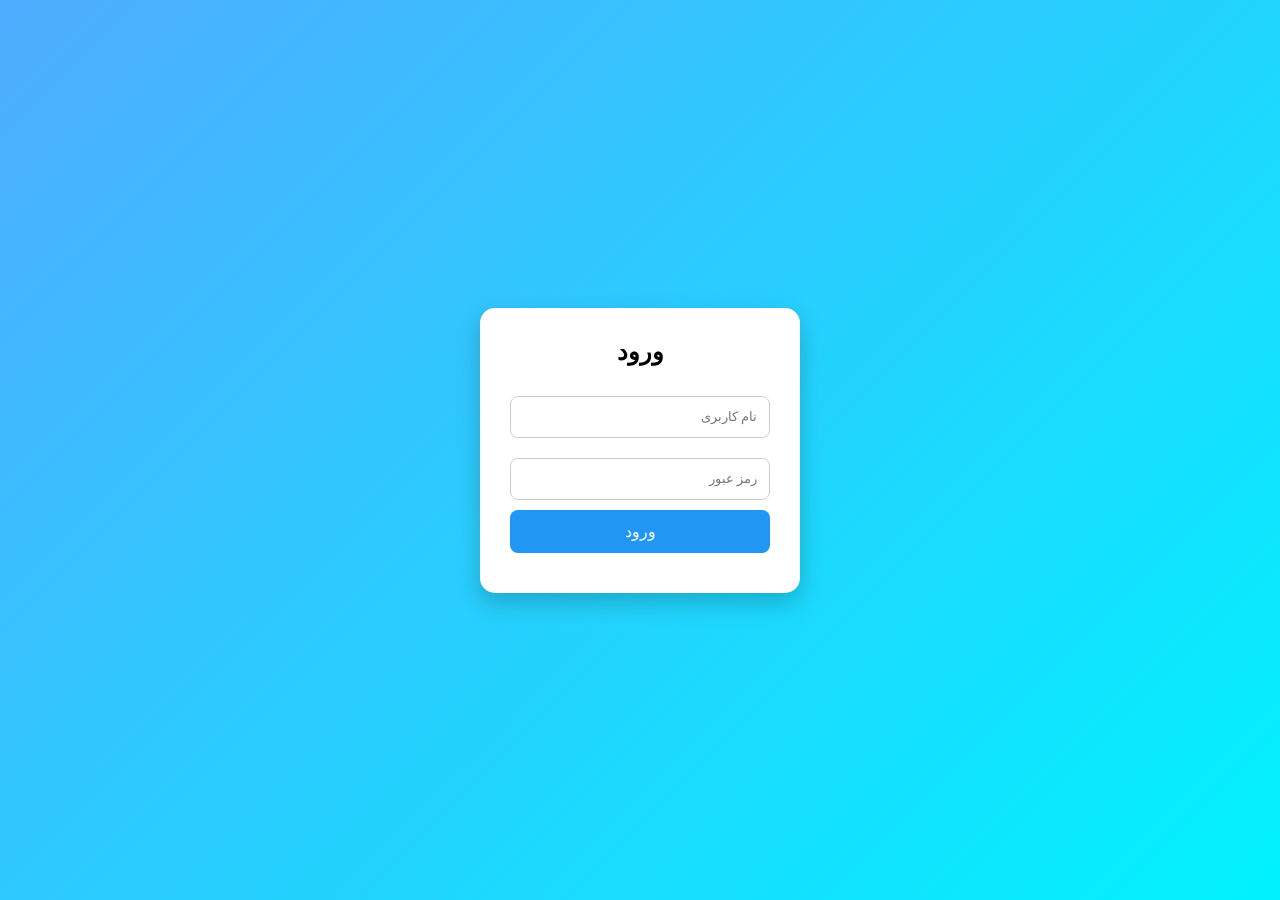
==== index.html @ cb4aca03 "Add files via upload" ====
<!DOCTYPE html>
<html lang="fa" dir="rtl">
<head>
    <meta charset="UTF-8">
    <meta name="viewport" content="width=device-width, initial-scale=1.0">
    <title>ورود</title>
    <link rel="stylesheet" href="style index.css">
</head>
<body>

<div class="login-box">
    <h2>ورود</h2>

    <input type="text" id="username" placeholder="نام کاربری">
    <input type="password" id="password" placeholder="رمز عبور">

    <button onclick="login()">ورود</button>

    <p id="msg"></p>
</div>

<script src="script.js"></script>
</body>
</html>
---- style index.css ----
*{
    margin:0;
    padding:0;
    box-sizing:border-box;
    font-family:tahoma;
}

body{
    background:linear-gradient(135deg,#4facfe,#00f2fe);
    height:100vh;
    display:flex;
    justify-content:center;
    align-items:center;
}

.login-box{
    background:#fff;
    padding:30px;
    width:320px;
    border-radius:15px;
    text-align:center;
    box-shadow:0 10px 25px rgba(0,0,0,.2);
}

.login-box h2{
    margin-bottom:20px;
}

input{
    width:100%;
    padding:12px;
    margin:10px 0;
    border:1px solid #ccc;
    border-radius:8px;
    outline:none;
}

button{
    width:100%;
    padding:12px;
    background:#2196f3;
    color:#fff;
    border:none;
    border-radius:8px;
    cursor:pointer;
    font-size:16px;
}

button:hover{
    background:#1976d2;
}

#msg{
    color:red;
    margin-top:10px;
}
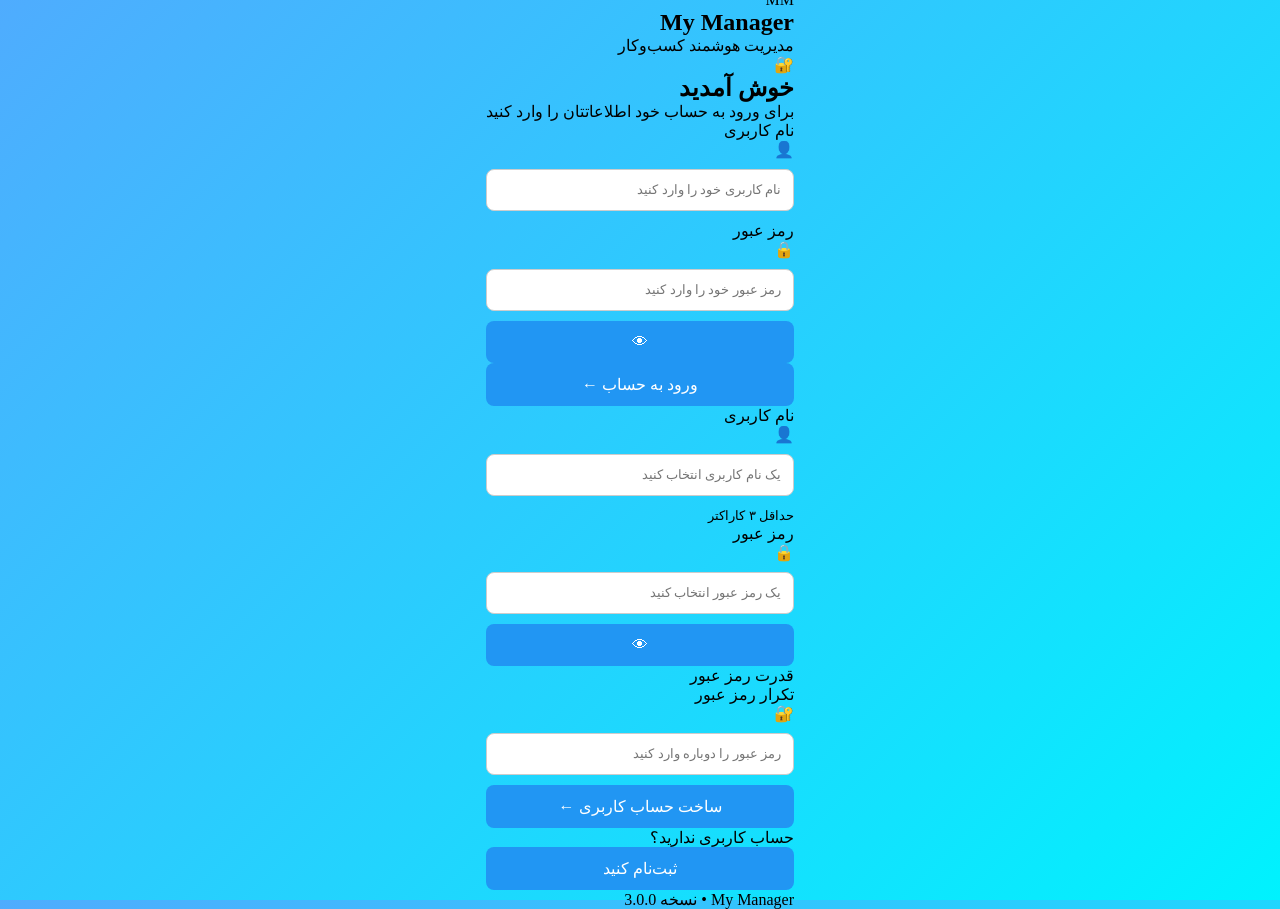
==== commit 6386d364: "Update index.html" ====
--- a/index.html
+++ b/index.html
@@ -1,24 +1,336 @@
 <!DOCTYPE html>
 <html lang="fa" dir="rtl">
+
 <head>
     <meta charset="UTF-8">
-    <meta name="viewport" content="width=device-width, initial-scale=1.0">
-    <title>ورود</title>
+
+    <meta
+        name="viewport"
+        content="width=device-width, initial-scale=1.0"
+    >
+
+    <meta
+        name="theme-color"
+        content="#2563eb"
+    >
+
+    <title>ورود | My Manager</title>
+
     <link rel="stylesheet" href="style index.css">
 </head>
+
 <body>
 
-<div class="login-box">
-    <h2>ورود</h2>
-
-    <input type="text" id="username" placeholder="نام کاربری">
-    <input type="password" id="password" placeholder="رمز عبور">
-
-    <button onclick="login()">ورود</button>
-
-    <p id="msg"></p>
-</div>
-
-<script src="script.js"></script>
+    <!-- Background -->
+    <div class="background">
+        <div class="orb orb-one"></div>
+        <div class="orb orb-two"></div>
+        <div class="orb orb-three"></div>
+    </div>
+
+
+    <!-- Main -->
+    <main class="auth-container">
+
+        <section class="auth-card">
+
+            <!-- Logo -->
+            <div class="brand">
+
+                <div class="brand-icon">
+                    MM
+                </div>
+
+                <div class="brand-text">
+                    <h1>My Manager</h1>
+                    <span>مدیریت هوشمند کسب‌وکار</span>
+                </div>
+
+            </div>
+
+
+            <!-- Header -->
+            <div class="auth-header">
+
+                <div class="welcome-icon">
+                    <span id="headerIcon">🔐</span>
+                </div>
+
+                <h2 id="formTitle">
+                    خوش آمدید
+                </h2>
+
+                <p id="formSubtitle">
+                    برای ورود به حساب خود اطلاعاتتان را وارد کنید
+                </p>
+
+            </div>
+
+
+            <!-- Messages -->
+            <div
+                id="message"
+                class="message"
+            ></div>
+
+
+            <!-- Login -->
+            <form
+                id="loginForm"
+                class="auth-form"
+                autocomplete="on"
+            >
+
+                <div class="input-group">
+
+                    <label for="loginUsername">
+                        نام کاربری
+                    </label>
+
+                    <div class="input-wrapper">
+
+                        <span class="input-icon">
+                            👤
+                        </span>
+
+                        <input
+                            type="text"
+                            id="loginUsername"
+                            name="username"
+                            placeholder="نام کاربری خود را وارد کنید"
+                            autocomplete="username"
+                            required
+                        >
+
+                    </div>
+
+                </div>
+
+
+                <div class="input-group">
+
+                    <label for="loginPassword">
+                        رمز عبور
+                    </label>
+
+                    <div class="input-wrapper">
+
+                        <span class="input-icon">
+                            🔒
+                        </span>
+
+                        <input
+                            type="password"
+                            id="loginPassword"
+                            name="password"
+                            placeholder="رمز عبور خود را وارد کنید"
+                            autocomplete="current-password"
+                            required
+                        >
+
+                        <button
+                            type="button"
+                            class="password-toggle"
+                            data-target="loginPassword"
+                            aria-label="نمایش رمز"
+                        >
+                            👁
+                        </button>
+
+                    </div>
+
+                </div>
+
+
+                <button
+                    type="submit"
+                    class="submit-button"
+                >
+                    <span>ورود به حساب</span>
+                    <span class="button-arrow">←</span>
+                </button>
+
+            </form>
+
+
+            <!-- Register -->
+            <form
+                id="registerForm"
+                class="auth-form hidden"
+                autocomplete="on"
+            >
+
+                <div class="input-group">
+
+                    <label for="registerUsername">
+                        نام کاربری
+                    </label>
+
+                    <div class="input-wrapper">
+
+                        <span class="input-icon">
+                            👤
+                        </span>
+
+                        <input
+                            type="text"
+                            id="registerUsername"
+                            name="username"
+                            placeholder="یک نام کاربری انتخاب کنید"
+                            autocomplete="username"
+                            minlength="3"
+                            maxlength="30"
+                            required
+                        >
+
+                    </div>
+
+                    <small>
+                        حداقل ۳ کاراکتر
+                    </small>
+
+                </div>
+
+
+                <div class="input-group">
+
+                    <label for="registerPassword">
+                        رمز عبور
+                    </label>
+
+                    <div class="input-wrapper">
+
+                        <span class="input-icon">
+                            🔒
+                        </span>
+
+                        <input
+                            type="password"
+                            id="registerPassword"
+                            name="password"
+                            placeholder="یک رمز عبور انتخاب کنید"
+                            autocomplete="new-password"
+                            minlength="6"
+                            required
+                        >
+
+                        <button
+                            type="button"
+                            class="password-toggle"
+                            data-target="registerPassword"
+                            aria-label="نمایش رمز"
+                        >
+                            👁
+                        </button>
+
+                    </div>
+
+                </div>
+
+
+                <div class="password-strength">
+
+                    <div class="strength-bar">
+                        <span id="strengthProgress"></span>
+                    </div>
+
+                    <span id="strengthText">
+                        قدرت رمز عبور
+                    </span>
+
+                </div>
+
+
+                <div class="input-group">
+
+                    <label for="registerPasswordConfirm">
+                        تکرار رمز عبور
+                    </label>
+
+                    <div class="input-wrapper">
+
+                        <span class="input-icon">
+                            🔐
+                        </span>
+
+                        <input
+                            type="password"
+                            id="registerPasswordConfirm"
+                            name="passwordConfirm"
+                            placeholder="رمز عبور را دوباره وارد کنید"
+                            autocomplete="new-password"
+                            required
+                        >
+
+                    </div>
+
+                </div>
+
+
+                <button
+                    type="submit"
+                    class="submit-button"
+                >
+                    <span>ساخت حساب کاربری</span>
+                    <span class="button-arrow">←</span>
+                </button>
+
+            </form>
+
+
+            <!-- Switch -->
+            <div class="switch-auth">
+
+                <span id="switchText">
+                    حساب کاربری ندارید؟
+                </span>
+
+                <button
+                    type="button"
+                    id="switchButton"
+                >
+                    ثبت‌نام کنید
+                </button>
+
+            </div>
+
+
+            <!-- Footer -->
+            <div class="auth-footer">
+
+                <span>
+                    My Manager
+                </span>
+
+                <span class="separator">
+                    •
+                </span>
+
+                <span>
+                    نسخه 3.0.0
+                </span>
+
+            </div>
+
+        </section>
+
+    </main>
+
+
+    <!-- Welcome Sound -->
+    <audio
+        id="welcomeSound"
+        preload="auto"
+    >
+        <source
+            src="welcome.mp3"
+            type="audio/mpeg"
+        >
+    </audio>
+
+
+    <script src="script.js"></script>
+
 </body>
-</html>+
+</html>
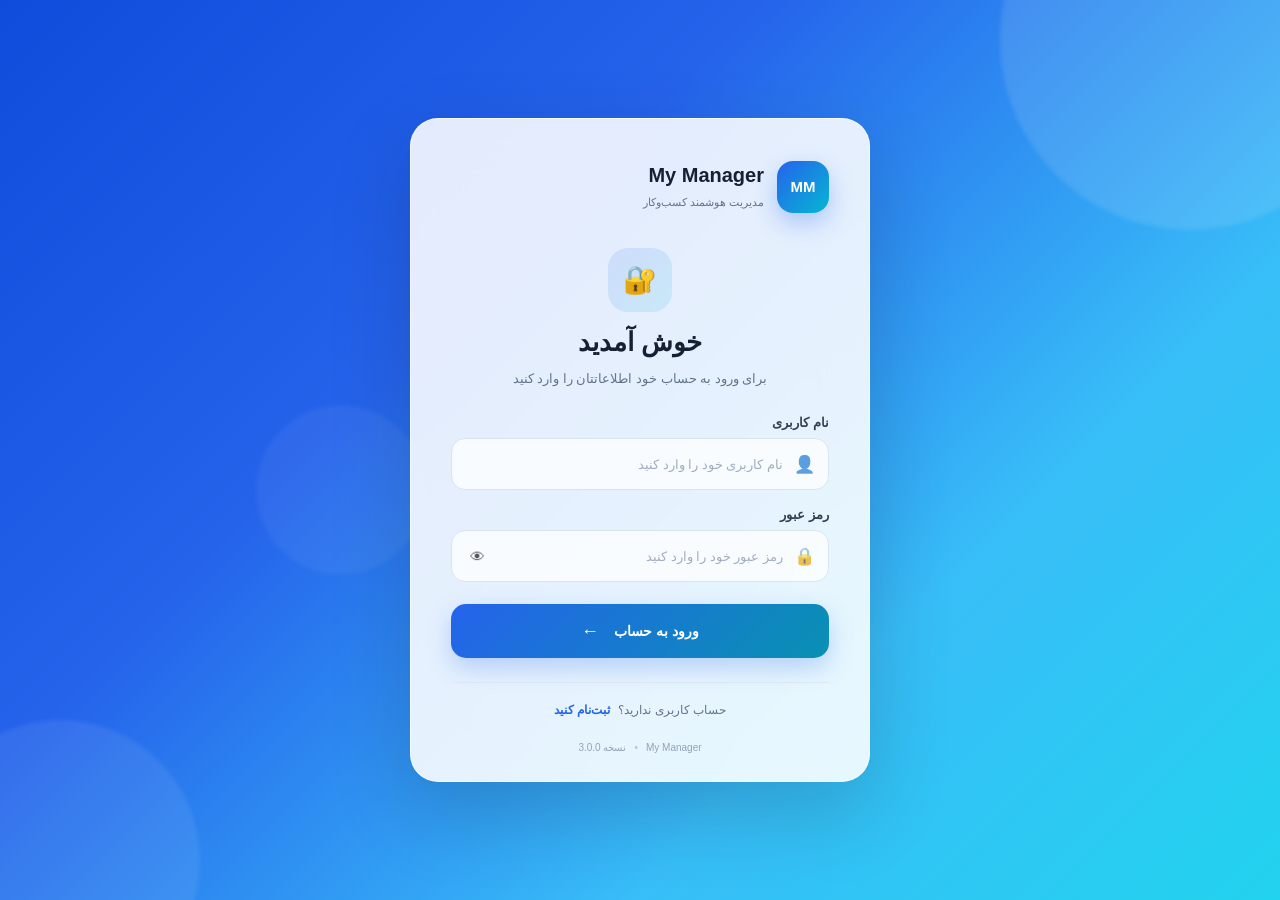
==== commit bbbc676b: "Update index.html" ====
--- a/index.html
+++ b/index.html
@@ -13,6 +13,13 @@
         name="theme-color"
         content="#2563eb"
     >
+
+      <link rel="manifest" href="manifest.json">
+<meta name="theme-color" content="#2563eb">
+<meta name="mobile-web-app-capable" content="yes">
+<meta name="apple-mobile-web-app-capable" content="yes">
+<meta name="apple-mobile-web-app-status-bar-style" content="default">
+
 
     <title>ورود | My Manager</title>
 
@@ -331,6 +338,31 @@
 
     <script src="script.js"></script>
 
+
+     <script>
+if ("serviceWorker" in navigator) {
+
+    window.addEventListener("load", () => {
+
+        navigator.serviceWorker
+            .register("./sw.js")
+            .then(registration => {
+                console.log(
+                    "My Manager Service Worker فعال شد:",
+                    registration.scope
+                );
+            })
+            .catch(error => {
+                console.error(
+                    "خطا در Service Worker:",
+                    error
+                );
+            });
+
+    });
+
+}
+</script>
 </body>
 
 </html>
--- a/style index.css
+++ b/style index.css
@@ -1,56 +1,847 @@
-*{
-    margin:0;
-    padding:0;
-    box-sizing:border-box;
-    font-family:tahoma;
-}
-
-body{
-    background:linear-gradient(135deg,#4facfe,#00f2fe);
-    height:100vh;
-    display:flex;
-    justify-content:center;
-    align-items:center;
-}
-
-.login-box{
-    background:#fff;
-    padding:30px;
-    width:320px;
-    border-radius:15px;
-    text-align:center;
-    box-shadow:0 10px 25px rgba(0,0,0,.2);
-}
-
-.login-box h2{
-    margin-bottom:20px;
-}
-
-input{
-    width:100%;
-    padding:12px;
-    margin:10px 0;
-    border:1px solid #ccc;
-    border-radius:8px;
-    outline:none;
-}
-
-button{
-    width:100%;
-    padding:12px;
-    background:#2196f3;
-    color:#fff;
-    border:none;
-    border-radius:8px;
-    cursor:pointer;
-    font-size:16px;
-}
-
-button:hover{
-    background:#1976d2;
-}
-
-#msg{
-    color:red;
-    margin-top:10px;
-}+* {
+    margin: 0;
+    padding: 0;
+    box-sizing: border-box;
+    font-family: Tahoma, Arial, sans-serif;
+}
+
+:root {
+    --primary: #2563eb;
+    --primary-dark: #1d4ed8;
+    --primary-light: #60a5fa;
+
+    --text: #172033;
+    --muted: #64748b;
+
+    --white: #ffffff;
+
+    --success: #16a34a;
+    --danger: #dc2626;
+
+    --border: rgba(255, 255, 255, 0.35);
+
+    --shadow:
+        0 30px 80px rgba(15, 23, 42, 0.20);
+}
+
+html,
+body {
+    width: 100%;
+    min-height: 100%;
+}
+
+body {
+    min-height: 100vh;
+
+    display: flex;
+    justify-content: center;
+    align-items: center;
+
+    overflow-x: hidden;
+
+    color: var(--text);
+
+    background:
+        linear-gradient(
+            135deg,
+            #0f4cdb 0%,
+            #2563eb 35%,
+            #38bdf8 70%,
+            #22d3ee 100%
+        );
+}
+
+
+/* =========================================
+   BACKGROUND
+========================================= */
+
+.background {
+    position: fixed;
+    inset: 0;
+
+    overflow: hidden;
+
+    pointer-events: none;
+}
+
+.orb {
+    position: absolute;
+
+    border-radius: 50%;
+
+    filter: blur(2px);
+
+    opacity: 0.45;
+
+    animation: floatOrb 9s ease-in-out infinite;
+}
+
+.orb-one {
+    width: 380px;
+    height: 380px;
+
+    top: -150px;
+    right: -100px;
+
+    background: rgba(255, 255, 255, 0.25);
+}
+
+.orb-two {
+    width: 280px;
+    height: 280px;
+
+    bottom: -100px;
+    left: -80px;
+
+    background: rgba(255, 255, 255, 0.18);
+
+    animation-delay: -3s;
+}
+
+.orb-three {
+    width: 170px;
+    height: 170px;
+
+    top: 45%;
+    left: 20%;
+
+    background: rgba(255, 255, 255, 0.12);
+
+    animation-delay: -6s;
+}
+
+@keyframes floatOrb {
+
+    0%,
+    100% {
+        transform: translate(0, 0);
+    }
+
+    50% {
+        transform: translate(20px, -25px);
+    }
+}
+
+
+/* =========================================
+   CONTAINER
+========================================= */
+
+.auth-container {
+    position: relative;
+
+    width: 100%;
+
+    padding: 30px 18px;
+
+    display: flex;
+    justify-content: center;
+    align-items: center;
+}
+
+
+/* =========================================
+   CARD
+========================================= */
+
+.auth-card {
+
+    width: min(460px, 100%);
+
+    padding: 42px 40px 28px;
+
+    border-radius: 28px;
+
+    background:
+        rgba(255, 255, 255, 0.88);
+
+    border: 1px solid rgba(255, 255, 255, 0.7);
+
+    box-shadow: var(--shadow);
+
+    backdrop-filter: blur(25px);
+    -webkit-backdrop-filter: blur(25px);
+
+    animation: cardEnter 0.65s ease;
+}
+
+@keyframes cardEnter {
+
+    from {
+        opacity: 0;
+        transform: translateY(30px) scale(0.97);
+    }
+
+    to {
+        opacity: 1;
+        transform: translateY(0) scale(1);
+    }
+}
+
+
+/* =========================================
+   BRAND
+========================================= */
+
+.brand {
+
+    display: flex;
+
+    align-items: center;
+
+    gap: 13px;
+
+    margin-bottom: 35px;
+}
+
+.brand-icon {
+
+    width: 52px;
+    height: 52px;
+
+    display: flex;
+    align-items: center;
+    justify-content: center;
+
+    border-radius: 16px;
+
+    color: white;
+
+    font-size: 15px;
+    font-weight: bold;
+
+    background:
+        linear-gradient(
+            135deg,
+            #2563eb,
+            #06b6d4
+        );
+
+    box-shadow:
+        0 10px 25px rgba(37, 99, 235, 0.3);
+}
+
+.brand-text h1 {
+
+    font-size: 20px;
+
+    color: #172033;
+
+    margin-bottom: 5px;
+}
+
+.brand-text span {
+
+    font-size: 11px;
+
+    color: var(--muted);
+}
+
+
+/* =========================================
+   HEADER
+========================================= */
+
+.auth-header {
+
+    text-align: center;
+
+    margin-bottom: 25px;
+}
+
+.welcome-icon {
+
+    width: 64px;
+    height: 64px;
+
+    margin: 0 auto 15px;
+
+    display: flex;
+    align-items: center;
+    justify-content: center;
+
+    border-radius: 20px;
+
+    background:
+        linear-gradient(
+            135deg,
+            rgba(37, 99, 235, 0.12),
+            rgba(6, 182, 212, 0.12)
+        );
+
+    font-size: 27px;
+
+    transition: 0.3s;
+}
+
+.auth-header h2 {
+
+    font-size: 26px;
+
+    margin-bottom: 9px;
+}
+
+.auth-header p {
+
+    font-size: 13px;
+
+    color: var(--muted);
+
+    line-height: 1.8;
+}
+
+
+/* =========================================
+   MESSAGE
+========================================= */
+
+.message {
+
+    display: none;
+
+    padding: 12px 14px;
+
+    margin-bottom: 18px;
+
+    border-radius: 12px;
+
+    font-size: 12px;
+
+    line-height: 1.8;
+
+    text-align: center;
+}
+
+.message.show {
+    display: block;
+}
+
+.message.success {
+
+    color: #166534;
+
+    background: #dcfce7;
+
+    border: 1px solid #bbf7d0;
+}
+
+.message.error {
+
+    color: #991b1b;
+
+    background: #fee2e2;
+
+    border: 1px solid #fecaca;
+}
+
+
+/* =========================================
+   FORM
+========================================= */
+
+.auth-form {
+
+    display: flex;
+
+    flex-direction: column;
+
+    gap: 17px;
+}
+
+.auth-form.hidden {
+    display: none;
+}
+
+.input-group {
+
+    display: flex;
+
+    flex-direction: column;
+
+    gap: 8px;
+}
+
+.input-group label {
+
+    font-size: 13px;
+
+    font-weight: bold;
+
+    color: #334155;
+}
+
+.input-group small {
+
+    font-size: 10px;
+
+    color: #94a3b8;
+
+    margin-top: -2px;
+}
+
+
+/* =========================================
+   INPUT
+========================================= */
+
+.input-wrapper {
+
+    position: relative;
+
+    width: 100%;
+}
+
+.input-icon {
+
+    position: absolute;
+
+    right: 14px;
+    top: 50%;
+
+    transform: translateY(-50%);
+
+    font-size: 17px;
+
+    opacity: 0.7;
+
+    pointer-events: none;
+}
+
+.input-wrapper input {
+
+    width: 100%;
+
+    height: 52px;
+
+    padding:
+        0 45px
+        0 48px;
+
+    border:
+        1px solid #dbe3ef;
+
+    border-radius: 14px;
+
+    outline: none;
+
+    background: rgba(255, 255, 255, 0.75);
+
+    color: #172033;
+
+    font-size: 13px;
+
+    transition:
+        border-color 0.25s,
+        box-shadow 0.25s,
+        background 0.25s;
+}
+
+.input-wrapper input::placeholder {
+    color: #a0aec0;
+}
+
+.input-wrapper input:focus {
+
+    border-color: var(--primary);
+
+    background: white;
+
+    box-shadow:
+        0 0 0 4px
+        rgba(37, 99, 235, 0.10);
+}
+
+
+/* =========================================
+   PASSWORD TOGGLE
+========================================= */
+
+.password-toggle {
+
+    position: absolute;
+
+    left: 8px;
+    top: 50%;
+
+    transform: translateY(-50%);
+
+    width: 36px;
+    height: 36px;
+
+    display: flex;
+    align-items: center;
+    justify-content: center;
+
+    border: none;
+
+    border-radius: 10px;
+
+    background: transparent;
+
+    cursor: pointer;
+
+    font-size: 15px;
+
+    opacity: 0.65;
+
+    transition: 0.2s;
+}
+
+.password-toggle:hover {
+
+    background: #eff6ff;
+
+    opacity: 1;
+}
+
+
+/* =========================================
+   PASSWORD STRENGTH
+========================================= */
+
+.password-strength {
+
+    display: flex;
+
+    align-items: center;
+
+    gap: 10px;
+
+    margin-top: -8px;
+}
+
+.strength-bar {
+
+    flex: 1;
+
+    height: 5px;
+
+    border-radius: 20px;
+
+    background: #e2e8f0;
+
+    overflow: hidden;
+}
+
+.strength-bar span {
+
+    display: block;
+
+    width: 0;
+
+    height: 100%;
+
+    border-radius: inherit;
+
+    background: #94a3b8;
+
+    transition:
+        width 0.3s ease,
+        background 0.3s ease;
+}
+
+#strengthText {
+
+    width: 75px;
+
+    font-size: 9px;
+
+    color: #94a3b8;
+
+    text-align: left;
+}
+
+
+/* =========================================
+   BUTTON
+========================================= */
+
+.submit-button {
+
+    width: 100%;
+
+    height: 54px;
+
+    margin-top: 5px;
+
+    border: none;
+
+    border-radius: 15px;
+
+    color: white;
+
+    background:
+        linear-gradient(
+            135deg,
+            #2563eb,
+            #0891b2
+        );
+
+    cursor: pointer;
+
+    display: flex;
+
+    align-items: center;
+    justify-content: center;
+
+    gap: 15px;
+
+    font-size: 14px;
+
+    font-weight: bold;
+
+    box-shadow:
+        0 10px 25px
+        rgba(37, 99, 235, 0.25);
+
+    transition:
+        transform 0.2s,
+        box-shadow 0.2s;
+}
+
+.submit-button:hover {
+
+    transform: translateY(-2px);
+
+    box-shadow:
+        0 15px 30px
+        rgba(37, 99, 235, 0.32);
+}
+
+.submit-button:active {
+    transform: translateY(0);
+}
+
+.button-arrow {
+
+    font-size: 18px;
+
+    transition: 0.2s;
+}
+
+.submit-button:hover .button-arrow {
+    transform: translateX(-5px);
+}
+
+
+/* =========================================
+   SWITCH
+========================================= */
+
+.switch-auth {
+
+    margin-top: 24px;
+
+    padding-top: 20px;
+
+    border-top:
+        1px solid #e5eaf1;
+
+    text-align: center;
+
+    font-size: 12px;
+
+    color: var(--muted);
+}
+
+.switch-auth button {
+
+    border: none;
+
+    background: none;
+
+    color: var(--primary);
+
+    font-weight: bold;
+
+    cursor: pointer;
+
+    font-size: 12px;
+
+    margin-right: 5px;
+
+    transition: 0.2s;
+}
+
+.switch-auth button:hover {
+    color: var(--primary-dark);
+}
+
+
+/* =========================================
+   FOOTER
+========================================= */
+
+.auth-footer {
+
+    display: flex;
+
+    justify-content: center;
+
+    align-items: center;
+
+    gap: 8px;
+
+    margin-top: 25px;
+
+    color: #94a3b8;
+
+    font-size: 10px;
+}
+
+.separator {
+    opacity: 0.6;
+}
+
+
+/* =========================================
+   LOADING
+========================================= */
+
+.submit-button.loading {
+
+    pointer-events: none;
+
+    opacity: 0.75;
+}
+
+.submit-button.loading span:first-child {
+
+    font-size: 0;
+
+}
+
+.submit-button.loading span:first-child::after {
+
+    content: "لطفاً صبر کنید...";
+
+    font-size: 13px;
+}
+
+
+/* =========================================
+   SHAKE
+========================================= */
+
+.shake {
+
+    animation: shake 0.35s ease;
+}
+
+@keyframes shake {
+
+    0%,
+    100% {
+        transform: translateX(0);
+    }
+
+    25% {
+        transform: translateX(-6px);
+    }
+
+    75% {
+        transform: translateX(6px);
+    }
+}
+
+
+/* =========================================
+   MOBILE
+========================================= */
+
+@media (max-width: 600px) {
+
+    .auth-container {
+        padding: 15px;
+    }
+
+    .auth-card {
+
+        padding:
+            30px 22px 22px;
+
+        border-radius: 22px;
+    }
+
+    .brand {
+        margin-bottom: 27px;
+    }
+
+    .brand-icon {
+
+        width: 46px;
+        height: 46px;
+
+        border-radius: 14px;
+    }
+
+    .brand-text h1 {
+        font-size: 18px;
+    }
+
+    .auth-header h2 {
+        font-size: 23px;
+    }
+
+    .welcome-icon {
+
+        width: 58px;
+        height: 58px;
+    }
+
+    .input-wrapper input {
+        height: 50px;
+    }
+
+    .submit-button {
+        height: 52px;
+    }
+}
+
+
+/* =========================================
+   VERY SMALL SCREEN
+========================================= */
+
+@media (max-width: 360px) {
+
+    .auth-card {
+        padding: 25px 17px 20px;
+    }
+
+    .auth-header h2 {
+        font-size: 21px;
+    }
+
+    .auth-header p {
+        font-size: 11px;
+    }
+}
+
+
+/* =========================================
+   ACCESSIBILITY
+========================================= */
+
+button:focus-visible,
+input:focus-visible {
+    outline: 3px solid rgba(37, 99, 235, 0.2);
+    outline-offset: 2px;
+}
+
+
+/* =========================================
+   REDUCED MOTION
+========================================= */
+
+@media (prefers-reduced-motion: reduce) {
+
+    *,
+    *::before,
+    *::after {
+        animation-duration: 0.01ms !important;
+        animation-iteration-count: 1 !important;
+        transition-duration: 0.01ms !important;
+    }
+}
